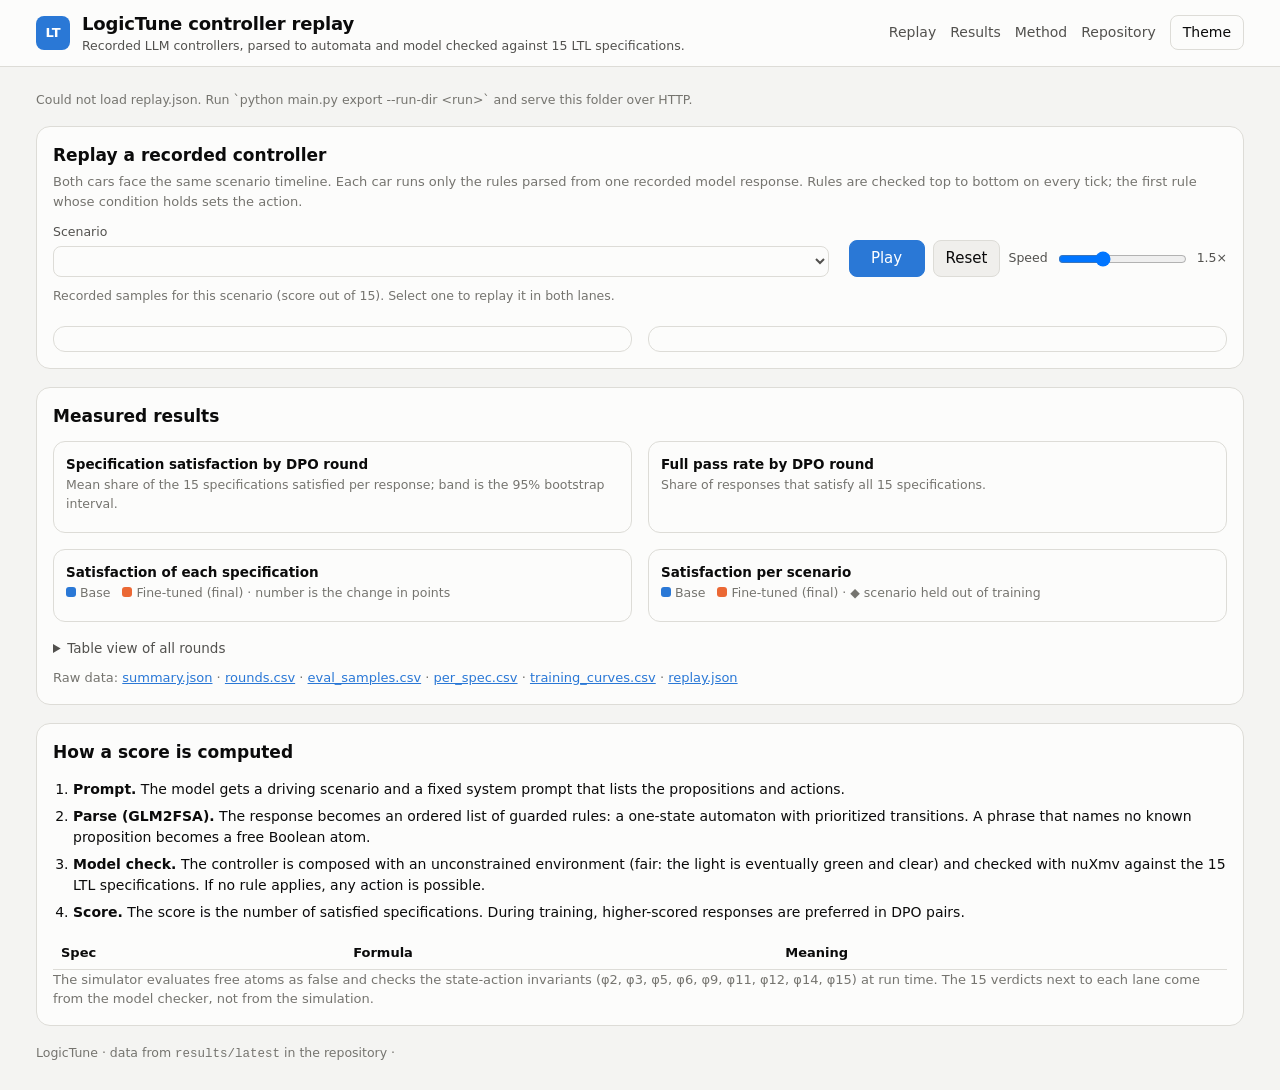
==== simulator/index.html @ 55f4b2e2 "feat(simulator): replace mock simulator with static replay site Drop injected extension scripts and " ====
<!doctype html>
<html lang="en">
<head>
  <meta charset="utf-8">
  <meta name="viewport" content="width=device-width, initial-scale=1">
  <title>LogicTune Controller Replay</title>
  <meta name="description" content="Replay of language-model driving controllers before and after DPO fine-tuning with formal-methods feedback. Every controller, score, and verdict comes from the recorded evaluation run.">
  <link rel="icon" href="data:image/svg+xml,%3Csvg xmlns='http://www.w3.org/2000/svg' viewBox='0 0 32 32'%3E%3Crect width='32' height='32' rx='7' fill='%232a78d6'/%3E%3Cpath d='M9 22V10h3v9h6v3z' fill='white'/%3E%3Ccircle cx='22' cy='12' r='3' fill='%23eb6834'/%3E%3C/svg%3E">
  <link rel="stylesheet" href="assets/style.css">
</head>
<body>
  <header class="top">
    <div class="wrap top-row">
      <div class="brand">
        <span class="logo" aria-hidden="true">LT</span>
        <div>
          <h1>LogicTune controller replay</h1>
          <p class="sub">Recorded LLM controllers, parsed to automata and model checked against 15 LTL specifications.</p>
        </div>
      </div>
      <nav class="links">
        <a href="#replay">Replay</a>
        <a href="#results">Results</a>
        <a href="#method">Method</a>
        <a id="repo-link" href="https://github.com/alirafiqmalik/LogicTune">Repository</a>
        <button id="theme-btn" class="ghost" type="button" aria-label="Switch color theme">Theme</button>
      </nav>
    </div>
  </header>

  <main class="wrap">
    <section class="tiles" id="tiles" aria-label="Headline results"></section>
    <p class="prov" id="provenance">Loading recorded results…</p>

    <section id="replay" class="card">
      <div class="card-head">
        <h2>Replay a recorded controller</h2>
        <p class="hint">Both cars face the same scenario timeline. Each car runs only the rules parsed from one recorded model response. Rules are checked top to bottom on every tick; the first rule whose condition holds sets the action.</p>
      </div>
      <div class="controls">
        <label>Scenario
          <select id="scenario"></select>
        </label>
        <div class="ctl-group" role="group" aria-label="Playback">
          <button id="play" type="button" class="primary">Play</button>
          <button id="reset" type="button">Reset</button>
          <label class="speed">Speed <input id="speed" type="range" min="0.25" max="4" step="0.25" value="1.5"><output id="speed-out">1.5×</output></label>
        </div>
      </div>
      <p class="scenario-text" id="scenario-text"></p>
      <div class="strip-wrap">
        <div class="strip-head"><span>Recorded samples for this scenario (score out of 15). Select one to replay it in both lanes.</span></div>
        <div id="strip" class="strip"></div>
      </div>
      <div class="lanes">
        <article class="lane" data-lane="0"></article>
        <article class="lane" data-lane="1"></article>
      </div>
    </section>

    <section id="results" class="card">
      <div class="card-head">
        <h2>Measured results</h2>
        <p class="hint" id="results-hint"></p>
      </div>
      <div class="grid2">
        <figure class="chart-card">
          <figcaption><b>Specification satisfaction by DPO round</b><span>Mean share of the 15 specifications satisfied per response; band is the 95% bootstrap interval.</span></figcaption>
          <div id="chart-rounds" class="chart"></div>
        </figure>
        <figure class="chart-card">
          <figcaption><b>Full pass rate by DPO round</b><span>Share of responses that satisfy all 15 specifications.</span></figcaption>
          <div id="chart-fullpass" class="chart"></div>
        </figure>
      </div>
      <div class="grid2">
        <figure class="chart-card">
          <figcaption><b>Satisfaction of each specification</b><span class="legend"><i class="sw base"></i>Base <i class="sw ft"></i>Fine-tuned (final) · number is the change in points</span></figcaption>
          <div id="chart-specs" class="chart"></div>
        </figure>
        <figure class="chart-card">
          <figcaption><b>Satisfaction per scenario</b><span class="legend"><i class="sw base"></i>Base <i class="sw ft"></i>Fine-tuned (final) · ◆ scenario held out of training</span></figcaption>
          <div id="chart-scen" class="chart"></div>
        </figure>
      </div>
      <details class="table-view">
        <summary>Table view of all rounds</summary>
        <div id="rounds-table"></div>
      </details>
      <p class="downloads">Raw data: <a href="data/summary.json">summary.json</a> · <a href="data/rounds.csv">rounds.csv</a> · <a href="data/eval_samples.csv">eval_samples.csv</a> · <a href="data/per_spec.csv">per_spec.csv</a> · <a href="data/training_curves.csv">training_curves.csv</a> · <a href="data/replay.json">replay.json</a></p>
    </section>

    <section id="method" class="card">
      <div class="card-head"><h2>How a score is computed</h2></div>
      <ol class="steps">
        <li><b>Prompt.</b> The model gets a driving scenario and a fixed system prompt that lists the propositions and actions.</li>
        <li><b>Parse (GLM2FSA).</b> The response becomes an ordered list of guarded rules: a one-state automaton with prioritized transitions. A phrase that names no known proposition becomes a free Boolean atom.</li>
        <li><b>Model check.</b> The controller is composed with an unconstrained environment (fair: the light is eventually green and clear) and checked with nuXmv against the 15 LTL specifications. If no rule applies, any action is possible.</li>
        <li><b>Score.</b> The score is the number of satisfied specifications. During training, higher-scored responses are preferred in DPO pairs.</li>
      </ol>
      <div class="spec-table-wrap"><table class="spec-table" id="spec-table"><thead><tr><th>Spec</th><th>Formula</th><th>Meaning</th></tr></thead><tbody></tbody></table></div>
      <p class="hint">The simulator evaluates free atoms as false and checks the state-action invariants (φ2, φ3, φ5, φ6, φ9, φ11, φ12, φ14, φ15) at run time. The 15 verdicts next to each lane come from the model checker, not from the simulation.</p>
    </section>
  </main>
  <footer class="wrap foot">LogicTune · data from <code>results/latest</code> in the repository · <span id="foot-commit"></span></footer>

  <template id="lane-tpl">
    <div class="lane-head">
      <select class="model" aria-label="Model for this lane"></select>
      <span class="score-pill"></span>
    </div>
    <div class="canvas-box">
      <canvas width="600" height="600" aria-label="Intersection simulation"></canvas>
      <div class="hud"><span class="hud-label">Action</span><span class="hud-action">—</span><span class="hud-rule"></span></div>
      <div class="outcome" hidden></div>
    </div>
    <div class="verdicts" aria-label="Model-checking verdicts"></div>
    <div class="monitor"><b>Runtime monitor</b><ul class="violations"><li class="muted">No violation yet.</li></ul></div>
    <div class="rules-box"><b>Parsed rules</b><ol class="rules"></ol><p class="free muted"></p></div>
    <details class="response"><summary>Recorded response</summary><p class="prompt"></p><pre></pre></details>
  </template>

  <script src="assets/sim.js"></script>
  <script src="assets/charts.js"></script>
  <script src="assets/app.js"></script>
</body>
</html>
---- simulator/assets/style.css ----
:root {
  color-scheme: light;
  --bg: #f4f4f2;
  --surface: #fcfcfb;
  --surface-2: #f0efec;
  --border: #dddcd7;
  --text: #0b0b0b;
  --text-2: #52514e;
  --text-3: #75746f;
  --accent: #2a78d6;
  --series-base: #2a78d6;
  --series-ft: #eb6834;
  --series-mid: #8a8984;
  --good: #0ca30c;
  --good-ink: #006300;
  --critical: #d03b3b;
  --warning: #fab219;
  --warning-ink: #8a5a00;
  --grid: #e6e5e1;
  --band: rgba(42, 120, 214, 0.12);
  --rule-hit: rgba(42, 120, 214, 0.12);
  /* simulation */
  --sim-ground: #d9dccf;
  --sim-road: #5d6064;
  --sim-marking: #f1f1ee;
  --sim-crosswalk: rgba(255, 255, 255, 0.55);
  --sim-ego: #2a78d6;
  --sim-other: #e34948;
  --sim-glass: #cde2fb;
  --sim-ped: #eda100;
  --sim-box: #23262b;
  --sim-off: #3a3d42;
}
@media (prefers-color-scheme: dark) {
  :root:not([data-theme="light"]) {
    color-scheme: dark;
    --bg: #111110; --surface: #1a1a19; --surface-2: #232321; --border: #34342f;
    --text: #f0efec; --text-2: #c3c2b7; --text-3: #94938b; --accent: #3987e5;
    --series-base: #3987e5; --series-ft: #d95926; --series-mid: #8a8984;
    --good-ink: #5fd35f; --warning-ink: #fab219; --grid: #2c2c29; --band: rgba(57, 135, 229, 0.16);
    --rule-hit: rgba(57, 135, 229, 0.2);
    --sim-ground: #262823; --sim-road: #3c3f43; --sim-marking: #d8d8d3; --sim-crosswalk: rgba(255,255,255,0.35);
    --sim-ego: #3987e5; --sim-other: #e66767; --sim-glass: #b7d3f6; --sim-ped: #fab219; --sim-box: #0d0e10; --sim-off: #2a2c30;
  }
}
:root[data-theme="dark"] {
  color-scheme: dark;
  --bg: #111110; --surface: #1a1a19; --surface-2: #232321; --border: #34342f;
  --text: #f0efec; --text-2: #c3c2b7; --text-3: #94938b; --accent: #3987e5;
  --series-base: #3987e5; --series-ft: #d95926; --series-mid: #8a8984;
  --good-ink: #5fd35f; --warning-ink: #fab219; --grid: #2c2c29; --band: rgba(57, 135, 229, 0.16);
  --rule-hit: rgba(57, 135, 229, 0.2);
  --sim-ground: #262823; --sim-road: #3c3f43; --sim-marking: #d8d8d3; --sim-crosswalk: rgba(255,255,255,0.35);
  --sim-ego: #3987e5; --sim-other: #e66767; --sim-glass: #b7d3f6; --sim-ped: #fab219; --sim-box: #0d0e10; --sim-off: #2a2c30;
}

* { box-sizing: border-box; }
html { -webkit-text-size-adjust: 100%; }
body {
  margin: 0; background: var(--bg); color: var(--text);
  font: 15px/1.5 Inter, ui-sans-serif, system-ui, -apple-system, "Segoe UI", sans-serif;
}
code, pre, .mono { font-family: "JetBrains Mono", ui-monospace, SFMono-Regular, Menlo, monospace; }
a { color: var(--accent); }
.wrap { max-width: 1240px; margin: 0 auto; padding: 0 16px; }
h1 { font-size: 18px; margin: 0; letter-spacing: -0.01em; }
h2 { font-size: 17px; margin: 0 0 4px; }
.muted, .hint { color: var(--text-3); }
.hint { font-size: 13px; margin: 0; }

.top { background: var(--surface); border-bottom: 1px solid var(--border); position: sticky; top: 0; z-index: 5; }
.top-row { display: flex; align-items: center; justify-content: space-between; gap: 16px; padding-top: 10px; padding-bottom: 10px; flex-wrap: wrap; }
.brand { display: flex; gap: 12px; align-items: center; min-width: 0; }
.logo { width: 34px; height: 34px; border-radius: 8px; background: var(--accent); color: #fff; display: grid; place-items: center; font-weight: 700; font-size: 13px; flex: none; }
.sub { margin: 0; font-size: 12.5px; color: var(--text-2); }
.links { display: flex; gap: 14px; align-items: center; font-size: 14px; flex-wrap: wrap; }
.links a { text-decoration: none; color: var(--text-2); }
.links a:hover { color: var(--text); }

button, select, input { font: inherit; color: inherit; }
button { background: var(--surface-2); border: 1px solid var(--border); border-radius: 8px; padding: 6px 12px; cursor: pointer; }
button:hover { border-color: var(--text-3); }
button.primary { background: var(--accent); border-color: var(--accent); color: #fff; min-width: 76px; }
button.ghost { background: transparent; }
select { background: var(--surface); border: 1px solid var(--border); border-radius: 8px; padding: 6px 8px; max-width: 100%; }
:focus-visible { outline: 2px solid var(--accent); outline-offset: 2px; }

.tiles { display: grid; grid-template-columns: repeat(4, minmax(0, 1fr)); gap: 12px; margin: 18px 0 6px; }
.tile { background: var(--surface); border: 1px solid var(--border); border-radius: 12px; padding: 12px 14px; }
.tile .label { font-size: 12.5px; color: var(--text-2); }
.tile .value { font-size: 28px; font-weight: 600; letter-spacing: -0.02em; line-height: 1.2; }
.tile .delta { font-size: 12.5px; color: var(--text-3); }
.tile .key { display: inline-block; width: 10px; height: 10px; border-radius: 3px; margin-right: 6px; vertical-align: 0; }
.key.base, .sw.base { background: var(--series-base); }
.key.ft, .sw.ft { background: var(--series-ft); }
.prov { font-size: 12.5px; color: var(--text-3); margin: 4px 0 16px; }

.card { background: var(--surface); border: 1px solid var(--border); border-radius: 14px; padding: 16px; margin-bottom: 18px; }
.card-head { margin-bottom: 12px; }
.controls { display: flex; flex-wrap: wrap; gap: 12px 20px; align-items: end; }
.controls label { display: flex; flex-direction: column; gap: 4px; font-size: 12.5px; color: var(--text-2); min-width: 0; max-width: 100%; }
.controls > label { flex: 1 1 360px; }
.controls #scenario { width: 100%; min-width: 0; }
.ctl-group { display: flex; gap: 8px; align-items: center; flex-wrap: wrap; }
.speed { flex-direction: row !important; align-items: center; gap: 8px !important; }
.scenario-text { margin: 10px 0; font-size: 14px; color: var(--text-2); }
.tag { display: inline-block; font-size: 11px; padding: 1px 7px; border-radius: 99px; border: 1px solid var(--border); color: var(--text-2); margin-left: 6px; }

.strip-wrap { margin: 6px 0 14px; }
.strip-head { font-size: 12.5px; color: var(--text-3); margin-bottom: 6px; }
.strip { display: grid; grid-template-columns: max-content 1fr; gap: 6px 10px; align-items: center; }
.strip .who { font-size: 12.5px; color: var(--text-2); display: flex; align-items: center; gap: 6px; }
.strip .cells { display: flex; gap: 3px; flex-wrap: wrap; }
.cell { width: 26px; height: 26px; border-radius: 6px; border: 2px solid transparent; font-size: 11px; display: grid; place-items: center; cursor: pointer; padding: 0; color: var(--text); background: var(--surface-2); font-variant-numeric: tabular-nums; }
.cell.sel { border-color: var(--text); }
.cell .fill { display: none; }

.lanes { display: grid; grid-template-columns: 1fr 1fr; gap: 16px; }
.lane { border: 1px solid var(--border); border-radius: 12px; padding: 12px; min-width: 0; background: var(--surface); }
.lane-head { display: flex; gap: 10px; align-items: center; justify-content: space-between; margin-bottom: 8px; flex-wrap: wrap; }
.lane-head select { flex: 1; min-width: 0; }
.score-pill { font-size: 13px; font-weight: 600; padding: 3px 10px; border-radius: 99px; background: var(--surface-2); white-space: nowrap; }
.canvas-box { position: relative; width: 100%; aspect-ratio: 1 / 1; border-radius: 10px; overflow: hidden; background: var(--sim-ground); }
canvas { width: 100%; height: 100%; display: block; }
.hud { position: absolute; top: 8px; right: 8px; background: rgba(15, 17, 20, 0.82); color: #fff; padding: 6px 10px; border-radius: 8px; text-align: right; min-width: 120px; }
.hud-label { display: block; font-size: 10px; letter-spacing: 0.08em; text-transform: uppercase; opacity: 0.7; }
.hud-action { display: block; font: 600 16px/1.2 "JetBrains Mono", ui-monospace, monospace; }
.hud-action.undef { color: #fab219; }
.hud-rule { display: block; font-size: 11px; opacity: 0.75; }
.outcome { position: absolute; left: 8px; bottom: 8px; background: rgba(15, 17, 20, 0.82); color: #fff; font-size: 12.5px; padding: 5px 9px; border-radius: 8px; }

.verdicts { display: grid; grid-template-columns: repeat(auto-fill, minmax(52px, 1fr)); gap: 4px; margin: 10px 0; }
.chip { font-size: 11.5px; border-radius: 6px; padding: 3px 4px; text-align: center; border: 1px solid var(--border); background: var(--surface-2); color: var(--text); cursor: help; font-variant-numeric: tabular-nums; }
.chip .ic { font-weight: 700; margin-right: 2px; }
.chip.pass .ic { color: var(--good-ink); }
.chip.fail { border-color: var(--critical); }
.chip.fail .ic { color: var(--critical); }

.monitor, .rules-box { font-size: 13px; margin-top: 8px; }
.violations { margin: 4px 0 0; padding-left: 18px; }
.violations li { margin: 2px 0; }
.violations .bad { color: var(--critical); font-weight: 600; }
.rules { margin: 4px 0 0; padding-left: 22px; max-height: 210px; overflow: auto; }
.rules li { padding: 2px 6px; border-radius: 6px; font-size: 12.5px; }
.rules li.hit { background: var(--rule-hit); outline: 1px solid var(--accent); }
.rules .act { font-weight: 600; font-family: "JetBrains Mono", ui-monospace, monospace; }
.rules .guard { color: var(--text-2); font-family: "JetBrains Mono", ui-monospace, monospace; word-break: break-word; }
.free { font-size: 12px; margin: 4px 0 0; }
.response { margin-top: 8px; font-size: 13px; }
.response pre { white-space: pre-wrap; word-break: break-word; background: var(--surface-2); border-radius: 8px; padding: 10px; max-height: 260px; overflow: auto; font-size: 12px; }
.prompt { color: var(--text-2); margin: 6px 0; }

.grid2 { display: grid; grid-template-columns: 1fr 1fr; gap: 16px; margin-bottom: 16px; }
.chart-card { margin: 0; border: 1px solid var(--border); border-radius: 12px; padding: 12px; min-width: 0; }
.chart-card figcaption { display: flex; flex-direction: column; gap: 2px; font-size: 13.5px; margin-bottom: 6px; }
.chart-card figcaption span { color: var(--text-3); font-size: 12.5px; }
.legend .sw { display: inline-block; width: 10px; height: 10px; border-radius: 3px; margin: 0 4px 0 8px; vertical-align: 0; }
.legend .sw:first-child { margin-left: 0; }
.chart svg { display: block; overflow: visible; }
.chart .grid { stroke: var(--grid); stroke-width: 1; }
.chart .tick { fill: var(--text-3); font-size: 11.5px; font-variant-numeric: tabular-nums; }
.chart .tick.held { fill: var(--text); font-weight: 600; }
.chart .value { fill: var(--text); font-size: 12.5px; font-weight: 600; }
.chart .delta { fill: var(--text-2); font-size: 11.5px; font-variant-numeric: tabular-nums; }
.chart .line { fill: none; stroke: var(--text-2); stroke-width: 2; stroke-linejoin: round; stroke-linecap: round; }
.chart .band { fill: var(--band); }
.chart .link { stroke: var(--text-3); stroke-width: 2; }
.chart .dot { stroke: var(--surface); stroke-width: 2; cursor: pointer; }
.chart .dot.base { fill: var(--series-base); }
.chart .dot.ft { fill: var(--series-ft); }
.chart .dot.mid { fill: var(--series-mid); }
.chart .bar { cursor: pointer; }
.chart .bar.base { fill: var(--series-base); }
.chart .bar.ft { fill: var(--series-ft); }
.chart-tip { position: fixed; z-index: 50; display: none; pointer-events: none; background: var(--surface); color: var(--text); border: 1px solid var(--border); border-radius: 8px; padding: 7px 10px; font-size: 12.5px; box-shadow: 0 6px 24px rgba(0,0,0,0.18); max-width: 280px; }

.table-view summary { cursor: pointer; font-size: 13.5px; color: var(--text-2); }
table { border-collapse: collapse; width: 100%; font-size: 13px; }
th, td { border-bottom: 1px solid var(--border); padding: 6px 8px; text-align: left; vertical-align: top; }
td.num, th.num { text-align: right; font-variant-numeric: tabular-nums; }
.table-scroll, .spec-table-wrap { overflow-x: auto; }
.downloads { font-size: 13px; color: var(--text-3); margin: 10px 0 0; }
.steps { padding-left: 20px; font-size: 14px; }
.steps li { margin-bottom: 6px; }
.spec-table td:nth-child(2) { font-family: "JetBrains Mono", ui-monospace, monospace; font-size: 12px; white-space: nowrap; }
.foot { color: var(--text-3); font-size: 12.5px; padding-bottom: 28px; }

@media (max-width: 900px) {
  .lanes, .grid2 { grid-template-columns: 1fr; }
  .tiles { grid-template-columns: repeat(2, minmax(0, 1fr)); }
}
@media (max-width: 520px) {
  .tile .value { font-size: 22px; }
  .links { gap: 10px; font-size: 13px; }
  .cell { width: 22px; height: 22px; font-size: 10px; }
}
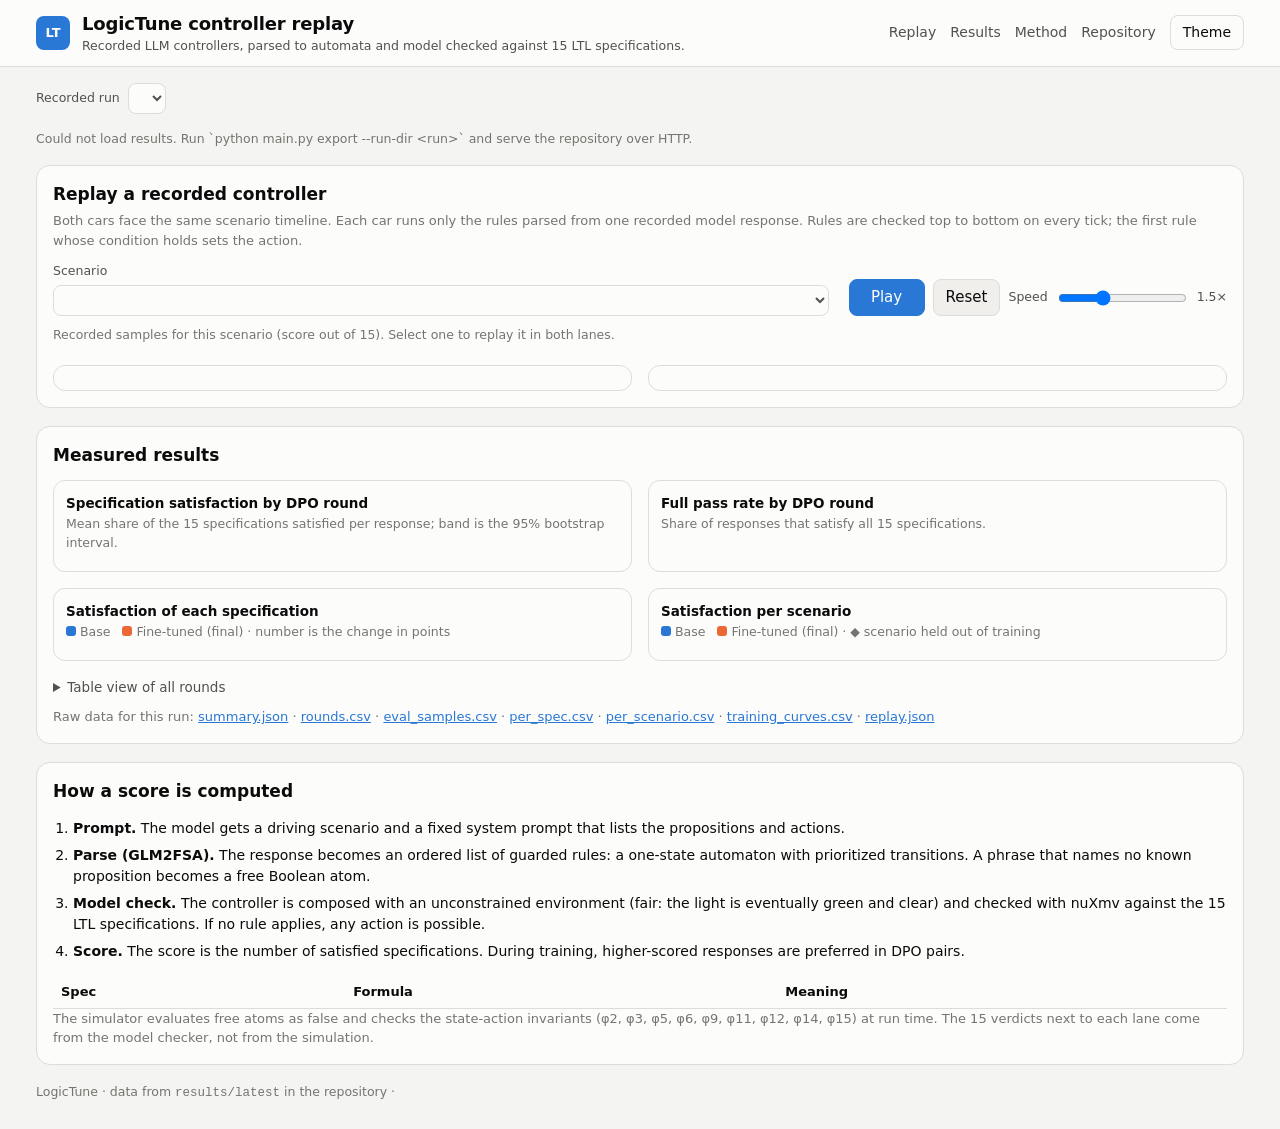
==== commit ddc575b3: "feat(results): support multiple exported runs via index.json Export each run to results/latest/<run>" ====
--- a/simulator/index.html
+++ b/simulator/index.html
@@ -29,6 +29,7 @@
   </header>
 
   <main class="wrap">
+    <div class="run-bar"><label>Recorded run <select id="run" aria-label="Recorded run"></select></label></div>
     <section class="tiles" id="tiles" aria-label="Headline results"></section>
     <p class="prov" id="provenance">Loading recorded results…</p>
 
@@ -87,7 +88,7 @@
         <summary>Table view of all rounds</summary>
         <div id="rounds-table"></div>
       </details>
-      <p class="downloads">Raw data: <a href="data/summary.json">summary.json</a> · <a href="data/rounds.csv">rounds.csv</a> · <a href="data/eval_samples.csv">eval_samples.csv</a> · <a href="data/per_spec.csv">per_spec.csv</a> · <a href="data/training_curves.csv">training_curves.csv</a> · <a href="data/replay.json">replay.json</a></p>
+      <p class="downloads">Raw data for this run: <a data-file="summary.json" href="#">summary.json</a> · <a data-file="rounds.csv" href="#">rounds.csv</a> · <a data-file="eval_samples.csv" href="#">eval_samples.csv</a> · <a data-file="per_spec.csv" href="#">per_spec.csv</a> · <a data-file="per_scenario.csv" href="#">per_scenario.csv</a> · <a data-file="training_curves.csv" href="#">training_curves.csv</a> · <a data-file="replay.json" href="#">replay.json</a></p>
     </section>
 
     <section id="method" class="card">
--- a/simulator/assets/style.css
+++ b/simulator/assets/style.css
@@ -85,7 +85,10 @@
 select { background: var(--surface); border: 1px solid var(--border); border-radius: 8px; padding: 6px 8px; max-width: 100%; }
 :focus-visible { outline: 2px solid var(--accent); outline-offset: 2px; }
 
-.tiles { display: grid; grid-template-columns: repeat(4, minmax(0, 1fr)); gap: 12px; margin: 18px 0 6px; }
+.run-bar { margin: 16px 0 0; font-size: 12.5px; color: var(--text-2); }
+.run-bar label { display: inline-flex; gap: 8px; align-items: center; flex-wrap: wrap; max-width: 100%; }
+.run-bar select { max-width: 100%; min-width: 0; }
+.tiles { display: grid; grid-template-columns: repeat(4, minmax(0, 1fr)); gap: 12px; margin: 10px 0 6px; }
 .tile { background: var(--surface); border: 1px solid var(--border); border-radius: 12px; padding: 12px 14px; }
 .tile .label { font-size: 12.5px; color: var(--text-2); }
 .tile .value { font-size: 28px; font-weight: 600; letter-spacing: -0.02em; line-height: 1.2; }
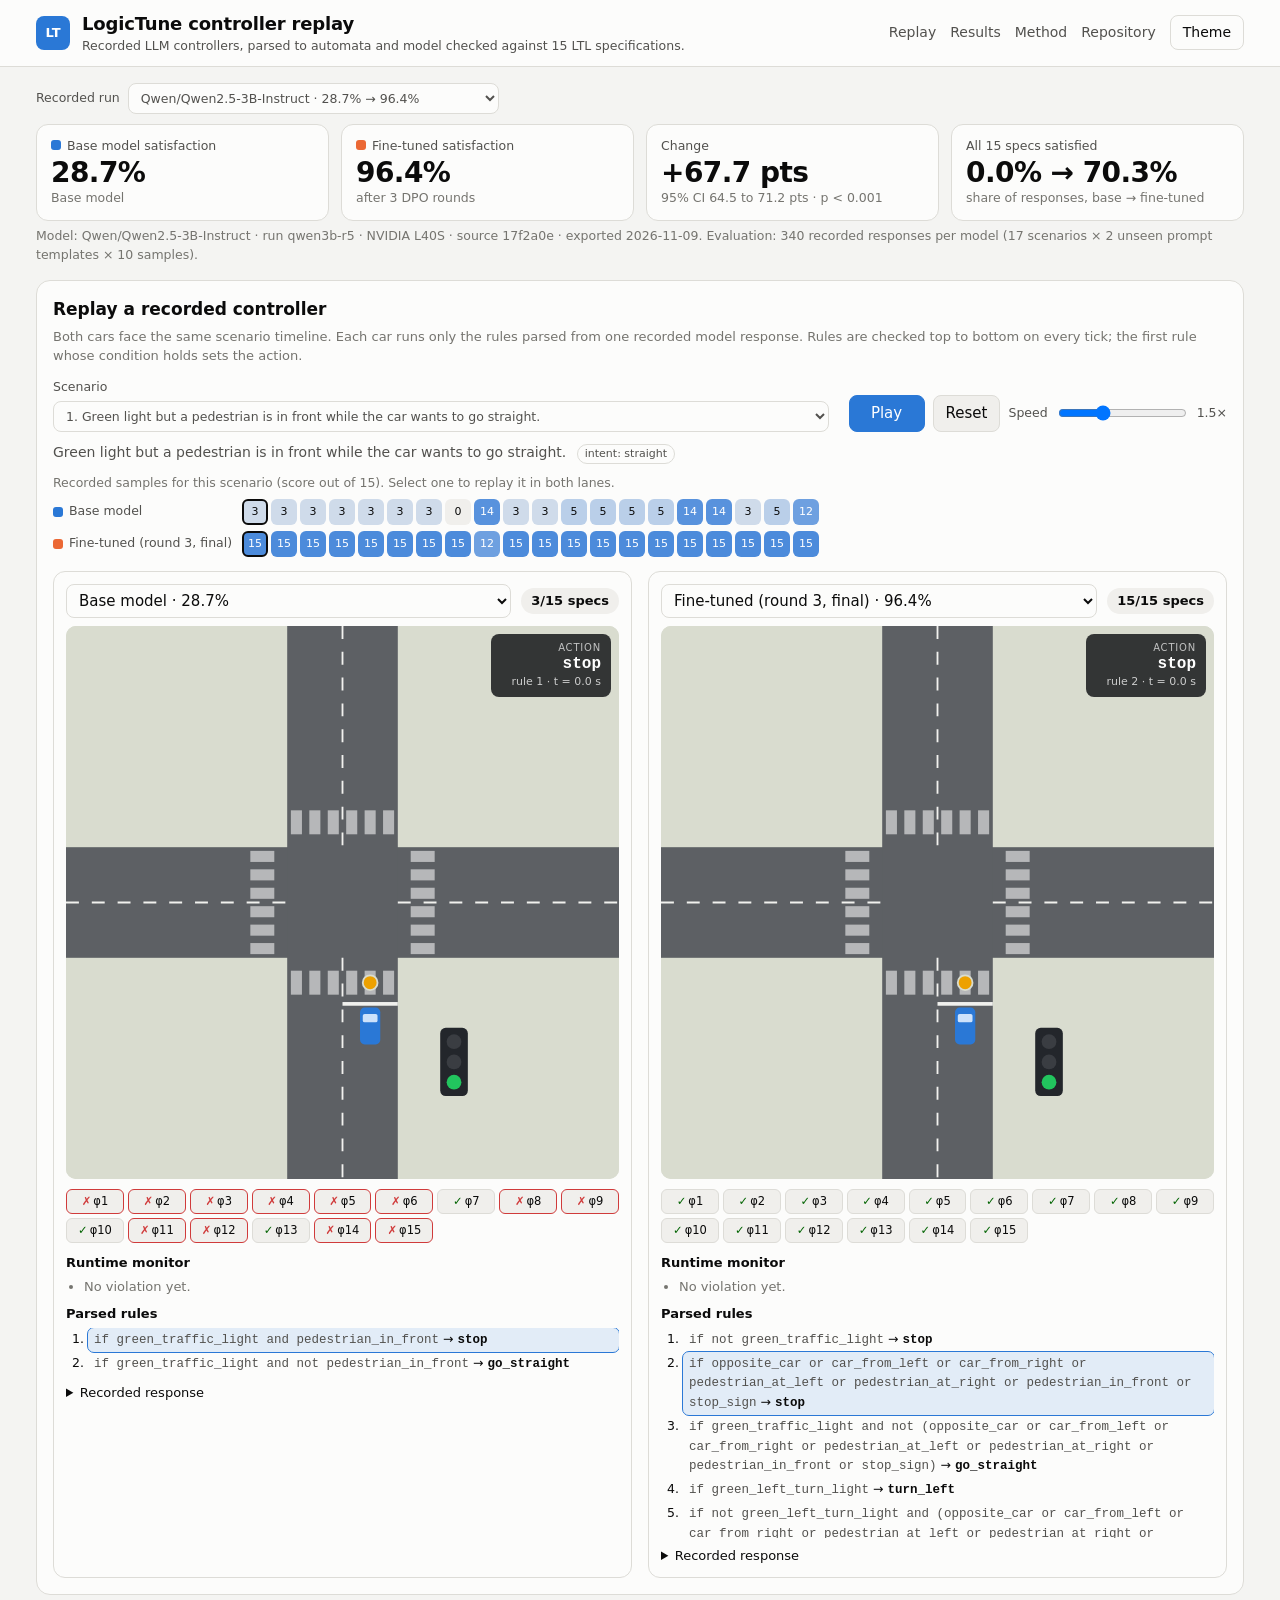
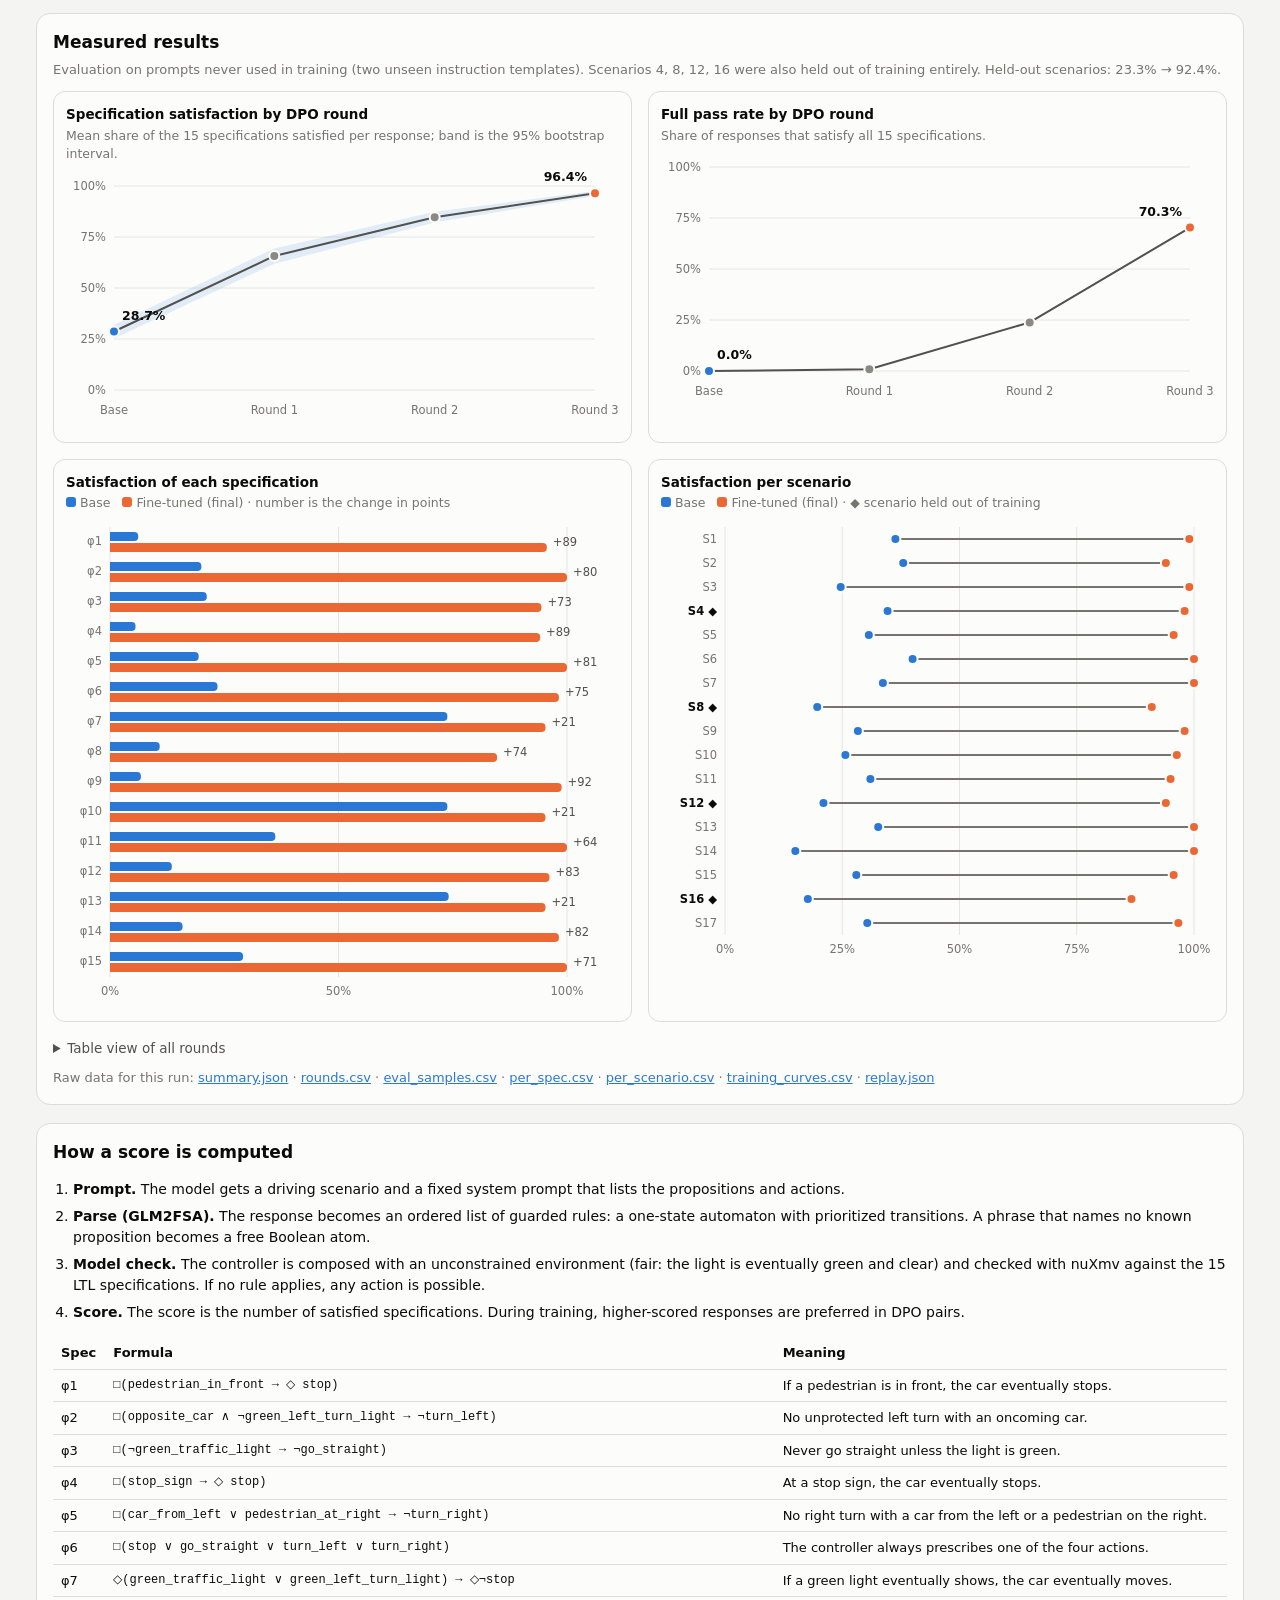
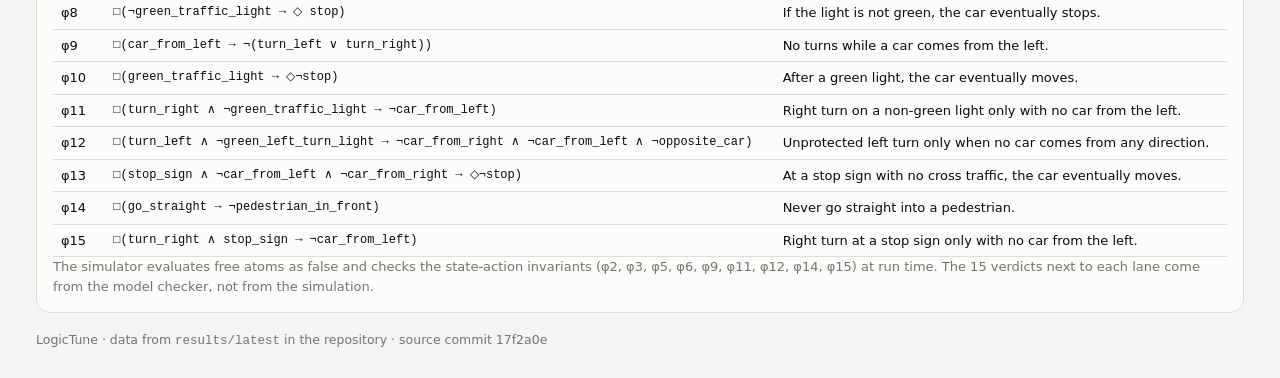
==== commit adadafda: "fix(app): fall back to defaults for invalid replay hash params" ====
--- a/simulator/index.html
+++ b/simulator/index.html
@@ -122,6 +122,7 @@
   </template>
 
   <script src="assets/sim.js"></script>
+  <script src="assets/replaystate.js"></script>
   <script src="assets/charts.js"></script>
   <script src="assets/app.js"></script>
 </body>
--- a/simulator/assets/style.css
+++ b/simulator/assets/style.css
@@ -107,6 +107,7 @@
 .ctl-group { display: flex; gap: 8px; align-items: center; flex-wrap: wrap; }
 .speed { flex-direction: row !important; align-items: center; gap: 8px !important; }
 .scenario-text { margin: 10px 0; font-size: 14px; color: var(--text-2); }
+.scenario-text .note { display: block; margin-top: 4px; font-size: 13px; }
 .tag { display: inline-block; font-size: 11px; padding: 1px 7px; border-radius: 99px; border: 1px solid var(--border); color: var(--text-2); margin-left: 6px; }
 
 .strip-wrap { margin: 6px 0 14px; }
